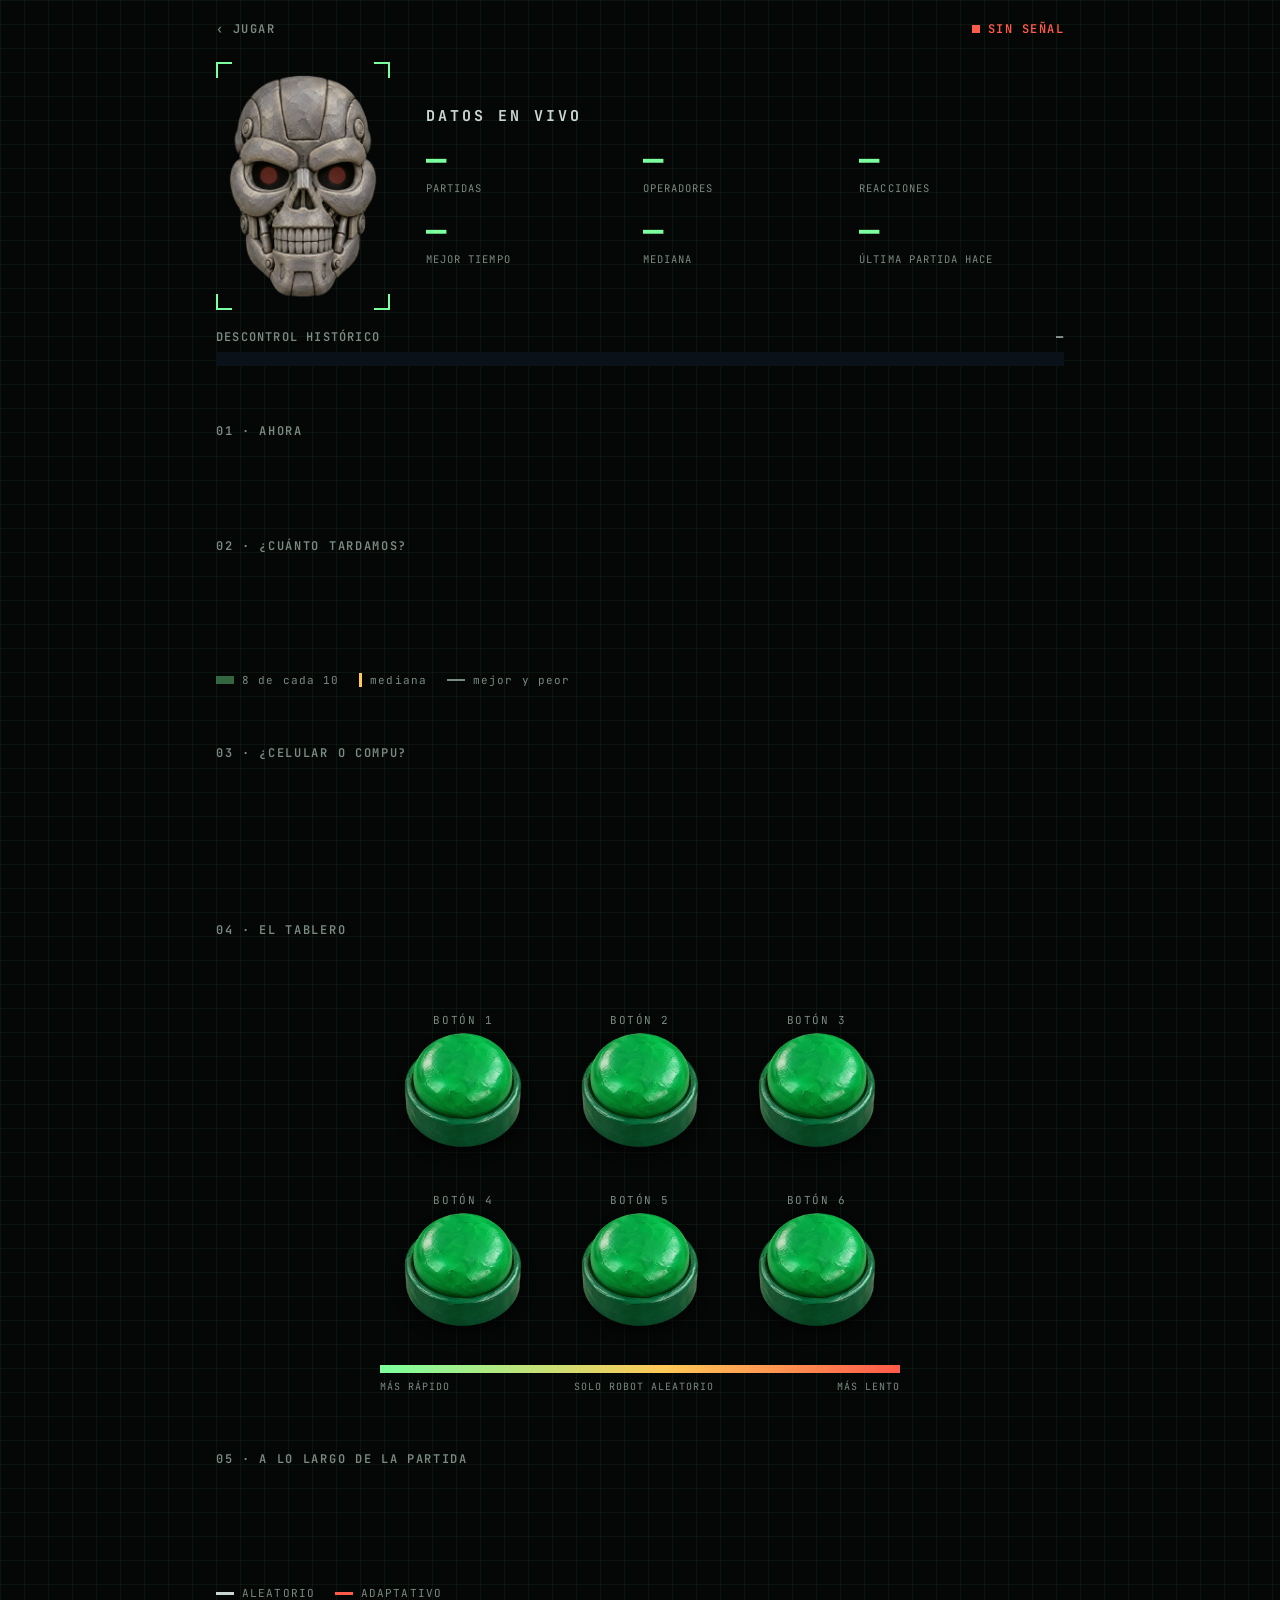
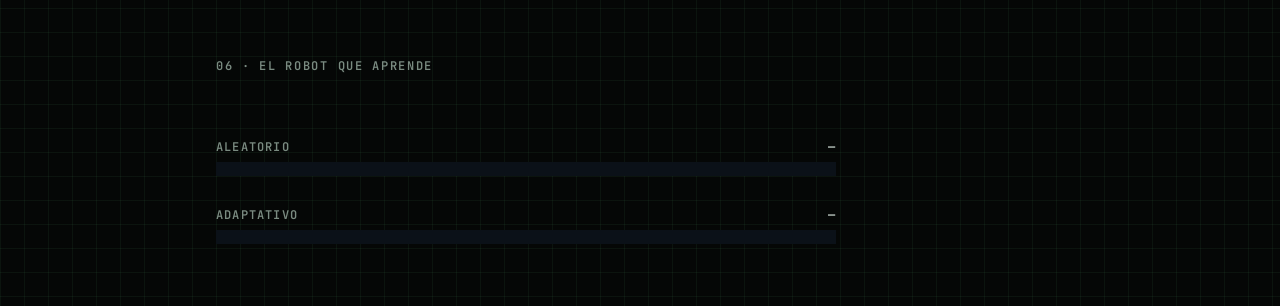
==== estadisticas.html @ 2026d2dd "Sandbox IA: juego de reflejos con panel de datos en vivo" ====
<!DOCTYPE html>
<html lang="es">
<head>
    <meta charset="utf-8">
    <meta name="viewport" content="width=device-width, initial-scale=1, viewport-fit=cover">
    <meta name="theme-color" content="#050706">
    <title>Datos en vivo · Sandbox IA</title>
    <link rel="icon" href="img/favicon.ico" sizes="any">
    <link rel="icon" href="img/favicon-32.png" type="image/png" sizes="32x32">
    <link rel="apple-touch-icon" href="img/apple-touch-icon.png">
    <link rel="preconnect" href="https://fonts.googleapis.com">
    <link rel="preconnect" href="https://fonts.gstatic.com" crossorigin>
    <link href="https://fonts.googleapis.com/css2?family=JetBrains+Mono:wght@400;500;600;700&display=swap" rel="stylesheet">
    <link rel="preload" as="image" href="img/robot.webp" type="image/webp" fetchpriority="high">
    <link rel="stylesheet" href="css/estadisticas.css">
</head>
<body>
<main class="consola">

    <nav class="barra-superior">
        <a class="volver" href="index.html">‹ JUGAR</a>
        <span class="senal" id="senal" data-estado="conectando" title="Se actualiza sola cada pocos segundos">
            <i class="senal-punto"></i><span id="senal-texto">CONECTANDO</span>
        </span>
    </nav>

    <header class="cabecera" id="cabecera">
        <div class="marco-robot">
            <svg id="robot" class="robot" viewBox="0 0 200 299" role="img"
                 aria-label="Robot esqueleto de plastilina con ojos rojos">
                <image href="img/robot.webp" x="0" y="0" width="200" height="299"
                       onload="this.parentNode.setAttribute('data-listo', '')"/>
                <g class="pupilas">
                    <circle class="ojo" cx="54.3" cy="135.3" r="11"/>
                    <circle class="ojo" cx="145.5" cy="135.3" r="11"/>
                </g>
            </svg>
        </div>

        <div class="cabecera-datos">
            <h1 class="titulo">DATOS EN VIVO</h1>
            <div class="kpis">
                <div class="kpi"><span class="kpi-valor" data-kpi="partidas">—</span><span class="kpi-etiqueta">PARTIDAS</span></div>
                <div class="kpi"><span class="kpi-valor" data-kpi="operadores">—</span><span class="kpi-etiqueta">OPERADORES</span></div>
                <div class="kpi"><span class="kpi-valor" data-kpi="reacciones">—</span><span class="kpi-etiqueta">REACCIONES</span></div>
                <div class="kpi"><span class="kpi-valor" data-kpi="mejor">—</span><span class="kpi-etiqueta">MEJOR TIEMPO</span></div>
                <div class="kpi"><span class="kpi-valor" data-kpi="mediana">—</span><span class="kpi-etiqueta">MEDIANA</span></div>
                <div class="kpi"><span class="kpi-valor" data-kpi="ultima">—</span><span class="kpi-etiqueta">ÚLTIMA PARTIDA HACE</span></div>
            </div>
        </div>

        <div class="descontrol">
            <div class="hud-fila">
                <span>DESCONTROL HISTÓRICO</span>
                <span data-kpi="fuga">—</span>
            </div>
            <div class="barra" role="img" aria-label="Porcentaje de partidas en las que la IA escapó">
                <div class="barra-cubierta" data-kpi="fuga-cubierta"></div>
            </div>
        </div>
    </header>

    <!-- 01 · AHORA -->
    <section class="bloque" id="s-ahora">
        <p class="pregunta">01 · AHORA</p>
        <h2 class="titular"></h2>
        <ul class="feed" aria-label="Últimas partidas"></ul>
    </section>

    <!-- 02 · DISTRIBUCIÓN -->
    <section class="bloque" id="s-distribucion">
        <p class="pregunta">02 · ¿CUÁNTO TARDAMOS?</p>
        <h2 class="titular"></h2>
        <div class="grafico"></div>
        <ul class="leyenda" aria-hidden="true">
            <li><i class="muestra muestra-banda"></i>8 de cada 10</li>
            <li><i class="muestra muestra-mediana"></i>mediana</li>
            <li><i class="muestra muestra-extremos"></i>mejor y peor</li>
        </ul>
    </section>

    <!-- 03 · DISPOSITIVOS -->
    <section class="bloque" id="s-dispositivos">
        <p class="pregunta">03 · ¿CELULAR O COMPU?</p>
        <h2 class="titular"></h2>
        <div class="grafico"></div>
    </section>

    <!-- 04 · EL TABLERO: el mapa de calor está hecho con los mismos botones del juego -->
    <section class="bloque" id="s-tablero">
        <p class="pregunta">04 · EL TABLERO</p>
        <h2 class="titular"></h2>
        <div class="tablero" role="group" aria-label="Los seis botones del juego, en dos filas de tres"></div>
        <div class="regla" aria-hidden="true">
            <div class="regla-barra"></div>
            <div class="regla-texto"><span>MÁS RÁPIDO</span><span>SOLO ROBOT ALEATORIO</span><span>MÁS LENTO</span></div>
        </div>
    </section>

    <!-- 05 · A LO LARGO DE LA PARTIDA -->
    <section class="bloque" id="s-rondas">
        <p class="pregunta">05 · A LO LARGO DE LA PARTIDA</p>
        <h2 class="titular"></h2>
        <div class="grafico"></div>
        <ul class="leyenda" aria-hidden="true">
            <li><i class="muestra muestra-aleatorio"></i>ALEATORIO</li>
            <li><i class="muestra muestra-adaptativo"></i>ADAPTATIVO</li>
        </ul>
    </section>

    <!-- 06 · DUELO DE ROBOTS -->
    <section class="bloque" id="s-duelo">
        <p class="pregunta">06 · EL ROBOT QUE APRENDE</p>
        <h2 class="titular"></h2>
        <div class="duelo">
            <div class="duelo-fila" data-robot="aleatorio">
                <div class="hud-fila"><span>ALEATORIO</span><span data-campo="valor">—</span></div>
                <div class="barra"><div class="barra-cubierta" data-campo="cubierta"></div></div>
                <p class="duelo-meta" data-campo="meta"></p>
            </div>
            <div class="duelo-fila" data-robot="adaptativo">
                <div class="hud-fila"><span>ADAPTATIVO</span><span data-campo="valor">—</span></div>
                <div class="barra"><div class="barra-cubierta" data-campo="cubierta"></div></div>
                <p class="duelo-meta" data-campo="meta"></p>
            </div>
        </div>
    </section>

</main>

<noscript><p class="sin-js">Este panel necesita JavaScript para leer los datos de la base.</p></noscript>
<script src="js/estadisticas.js"></script>
</body>
</html>
---- css/estadisticas.css ----
:root {
    --fondo: #050706;
    --rejilla: rgba(124, 255, 158, 0.05);
    --linea: rgba(124, 255, 158, 0.14);
    --texto: #c9d6cf;
    --apagado: #7a8b81;
    --verde: #7cff9e;
    --rojo: #ff5a4a;
    --ambar: #ffc857;
}

* { box-sizing: border-box; }

html, body {
    margin: 0;
    min-height: 100%;
    color: var(--texto);
    font-family: 'JetBrains Mono', Consolas, "Courier New", monospace;
    font-size: 14px;
    line-height: 1.5;
    -webkit-text-size-adjust: 100%;
}

html {
    background-color: var(--fondo);
    background-image:
        linear-gradient(var(--rejilla) 1px, transparent 1px),
        linear-gradient(90deg, var(--rejilla) 1px, transparent 1px);
    background-size: 24px 24px;
}

.consola {
    max-width: min(880px, 94vw);
    margin: 0 auto;
    padding: calc(14px + env(safe-area-inset-top, 0px)) 16px calc(56px + env(safe-area-inset-bottom, 0px));
}

.barra-superior {
    display: flex;
    align-items: center;
    justify-content: space-between;
    font-size: 12px;
    font-weight: 600;
    letter-spacing: 0.12em;
}

.volver { color: var(--apagado); text-decoration: none; padding: 6px 0; white-space: nowrap; }
.volver:hover, .volver:focus-visible { color: var(--verde); outline: none; }
.senal { display: inline-flex; align-items: center; gap: 8px; color: var(--apagado); white-space: nowrap; }
.senal-punto { width: 8px; height: 8px; background: var(--apagado); }
.senal[data-estado="vivo"] { color: var(--verde); }
.senal[data-estado="vivo"] .senal-punto { background: var(--verde); animation: latido 2s ease-in-out infinite; }
.senal[data-estado="caido"] { color: var(--rojo); }
.senal[data-estado="caido"] .senal-punto { background: var(--rojo); }

@keyframes latido {
    0%, 100% { opacity: 1; }
    50% { opacity: 0.25; }
}

.cabecera {
    display: grid;
    grid-template-columns: minmax(0, 1fr);
    justify-items: center;
    gap: 18px;
    margin-top: 18px;
}

.marco-robot {
    padding: 12px;
    background-image:
        linear-gradient(var(--verde), var(--verde)), linear-gradient(var(--verde), var(--verde)),
        linear-gradient(var(--verde), var(--verde)), linear-gradient(var(--verde), var(--verde)),
        linear-gradient(var(--verde), var(--verde)), linear-gradient(var(--verde), var(--verde)),
        linear-gradient(var(--verde), var(--verde)), linear-gradient(var(--verde), var(--verde));
    background-repeat: no-repeat;
    background-size: 16px 2px, 2px 16px, 16px 2px, 2px 16px, 16px 2px, 2px 16px, 16px 2px, 2px 16px;
    background-position: top left, top left, top right, top right, bottom right, bottom right, bottom left, bottom left;
}

.robot {
    display: block;
    width: min(34vw, 132px);
    height: auto;
    --descontrol: 0;
}

.robot .pupilas {
    opacity: 0;
    transition: opacity 0.4s ease;
}

.robot[data-listo] .pupilas {
    opacity: 1;
}

.robot .ojo {
    fill: var(--rojo);
    opacity: calc(0.3 + var(--descontrol) * 0.7);
    filter: drop-shadow(0 0 calc(2px + var(--descontrol) * 9px) var(--rojo));
    transition: opacity 0.8s ease, filter 0.8s ease;
    animation: ojos 3.2s ease-in-out infinite;
}

@keyframes ojos {
    0%, 100% { transform: scale(1); transform-origin: center; transform-box: fill-box; }
    50% { transform: scale(0.92); transform-origin: center; transform-box: fill-box; }
}

.cabecera-datos { width: 100%; }
.titulo {
    margin: 0 0 14px;
    font-size: 15px;
    font-weight: 700;
    letter-spacing: 0.2em;
    text-align: center;
}

.kpis {
    display: grid;
    grid-template-columns: repeat(2, minmax(0, 1fr));
    gap: 16px 12px;
}

.kpi { display: flex; flex-direction: column; gap: 2px; text-align: center; }
.kpi-valor {
    font-size: clamp(22px, 6.2vw, 34px);
    font-weight: 700;
    line-height: 1.1;
    white-space: nowrap;
    color: var(--verde);
    font-variant-numeric: tabular-nums;
}

.kpi-etiqueta { font-size: 10.5px; letter-spacing: 0.1em; color: var(--apagado); white-space: nowrap; }

.descontrol { width: 100%; }
.hud-fila {
    display: flex;
    justify-content: space-between;
    gap: 12px;
    margin-bottom: 6px;
    font-size: 12px;
    font-weight: 600;
    letter-spacing: 0.1em;
    color: var(--apagado);
}

.hud-fila span:last-child { color: var(--texto); font-variant-numeric: tabular-nums; }

.barra {
    position: relative;
    height: 14px;
    overflow: hidden;
    background-image:
        repeating-linear-gradient(90deg, rgba(5, 7, 6, 0.65) 0px, rgba(5, 7, 6, 0.65) 2px, transparent 2px, transparent 6px),
        linear-gradient(90deg, var(--verde), var(--ambar) 55%, var(--rojo));
}

.barra-cubierta {
    position: absolute;
    top: 0; right: 0; bottom: 0;
    width: 100%;
    background: #0b1118;
    transition: width 0.7s ease;
}

.bloque { margin-top: 56px; }

.pregunta {
    margin: 0 0 10px;
    font-size: 12px;
    font-weight: 600;
    letter-spacing: 0.14em;
    color: var(--apagado);
}

.titular {
    margin: 0 0 22px;
    font-size: clamp(17px, 4.6vw, 22px);
    font-weight: 600;
    line-height: 1.4;
    min-height: 1.4em;
}

.titular .dato { color: var(--verde); font-weight: 700; white-space: nowrap; }

.titular[data-veredicto]::before {
    display: block;
    margin-bottom: 6px;
    font-size: 11px;
    font-weight: 700;
    letter-spacing: 0.16em;
}

.titular[data-veredicto="senal"]::before        { content: "▲ SEÑAL";                 color: var(--verde); }
.titular[data-veredicto="plano"]::before        { content: "= SIN DIFERENCIA CLARA";  color: var(--apagado); }
.titular[data-veredicto="insuficiente"]::before { content: "… AÚN NO ALCANZA";        color: var(--ambar); }
.titular[data-veredicto="insuficiente"] .dato   { color: var(--ambar); }
.titular[data-veredicto="plano"] .dato          { color: var(--texto); }

.grafico { width: 100%; min-height: 40px; }
.grafico svg { display: block; overflow: visible; }
.vacio { margin: 0; color: var(--apagado); font-size: 13px; }

.leyenda {
    display: flex;
    flex-wrap: wrap;
    gap: 6px 20px;
    margin: 14px 0 0;
    padding: 0;
    list-style: none;
    font-size: 11px;
    letter-spacing: 0.1em;
    color: var(--apagado);
}
.leyenda li { display: inline-flex; align-items: center; gap: 8px; }
.muestra { display: inline-block; width: 18px; height: 8px; }
.muestra-banda      { background: rgba(124, 255, 158, 0.38); }
.muestra-mediana    { width: 3px; height: 14px; background: var(--ambar); }
.muestra-extremos   { height: 2px; background: var(--apagado); }
.muestra-aleatorio  { height: 3px; background: var(--texto); }
.muestra-adaptativo { height: 3px; background: var(--rojo); }

.eje, .guia-vertical { stroke: var(--linea); stroke-width: 1; }
.rejilla-svg { stroke: var(--linea); stroke-width: 1; stroke-dasharray: 2 4; }
.marca { font: 500 11px 'JetBrains Mono', Consolas, monospace; fill: var(--apagado); }
.fila-nombre { font: 700 12px 'JetBrains Mono', Consolas, monospace; fill: var(--texto); letter-spacing: 0.1em; }
.valor-mediana { font: 700 12px 'JetBrains Mono', Consolas, monospace; fill: var(--ambar); }

.extremos { stroke: var(--apagado); stroke-width: 1.5; }
.banda { fill: rgba(124, 255, 158, 0.38); }
.mediana { stroke: var(--ambar); stroke-width: 3; }

.linea { fill: none; stroke-width: 2.5; stroke-linejoin: round; }
.linea-aleatorio  { stroke: var(--texto); }
.linea-adaptativo { stroke: var(--rojo); }
.punto-aleatorio  { fill: var(--texto); }
.punto-adaptativo { fill: var(--rojo); }
.barra-aleatorio  { fill: var(--texto); opacity: 0.55; }
.barra-adaptativo { fill: var(--rojo);  opacity: 0.7; }

.feed { margin: 0; padding: 0; list-style: none; }
.partida {
    display: grid;
    grid-template-columns: minmax(0, 1fr) auto;
    grid-template-areas: "alias estado" "detalle cola";
    gap: 2px 12px;
    padding: 10px 8px;
    border-bottom: 1px solid var(--linea);
}
.partida-alias   { grid-area: alias; font-weight: 700; overflow: hidden; text-overflow: ellipsis; white-space: nowrap; }
.partida-estado  { grid-area: estado; font-size: 11px; font-weight: 700; letter-spacing: 0.12em; text-align: right; }
.partida-detalle { grid-area: detalle; font-size: 12px; color: var(--apagado); letter-spacing: 0.06em; white-space: nowrap; }
.partida-cola    { grid-area: cola; display: flex; gap: 14px; justify-content: flex-end; font-size: 12px; color: var(--apagado); font-variant-numeric: tabular-nums; }
.partida-mejor   { color: var(--texto); }

.estado-contenida .partida-estado    { color: var(--verde); }
.estado-descontrolada .partida-estado { color: var(--rojo); }
.estado-en_curso .partida-estado     { color: var(--ambar); animation: latido 1.2s ease-in-out infinite; }
.estado-abandonada .partida-estado   { color: var(--apagado); }
.estado-abandonada .partida-alias    { color: var(--apagado); font-weight: 500; }

.partida.nueva { animation: aparece 2.6s ease-out; }
@keyframes aparece {
    0%   { background: rgba(124, 255, 158, 0.22); box-shadow: inset 3px 0 0 var(--verde); }
    100% { background: transparent; box-shadow: inset 3px 0 0 transparent; }
}

.tablero {
    display: grid;
    grid-template-columns: repeat(3, minmax(0, 1fr));
    gap: 14px 10px;
    max-width: 520px;
    margin: 0 auto;
}
.celda { display: grid; justify-items: center; gap: 4px; padding: 10px 4px 12px; }
.celda-numero { font-size: 11px; letter-spacing: 0.14em; color: var(--apagado); }
.celda-boton {
    position: relative;
    display: block;
    width: 100%;
    max-width: 118px;
    aspect-ratio: 1178 / 1149;
    filter: drop-shadow(0 8px 6px rgba(0, 0, 0, 0.6));
}
.celda-boton img {
    position: absolute;
    inset: 0;
    width: 100%;
    height: 100%;
    pointer-events: none;
    -webkit-user-select: none;
    user-select: none;
}
.celda-verde { transition: filter 0.6s ease; }
.celda-rojo  { opacity: 0; transition: opacity 0.6s ease; }

/* Sin datos suficientes: el botón se apaga en gris en lugar de aparentar una conclusión. */
.celda.apagada .celda-verde { filter: grayscale(1) brightness(0.5) contrast(0.9); }

.celda-valor {
    font-size: clamp(15px, 4.2vw, 19px);
    font-weight: 700;
    font-variant-numeric: tabular-nums;
}
.celda.apagada .celda-valor { color: var(--apagado); font-size: 12px; font-weight: 500; letter-spacing: 0.06em; }
.celda-cantidad { font-size: 11px; color: var(--apagado); }

/* El botón que destaca lleva los corchetes de esquina del robot. */
.celda.destaca {
    background-image:
        linear-gradient(var(--ambar), var(--ambar)), linear-gradient(var(--ambar), var(--ambar)),
        linear-gradient(var(--ambar), var(--ambar)), linear-gradient(var(--ambar), var(--ambar)),
        linear-gradient(var(--ambar), var(--ambar)), linear-gradient(var(--ambar), var(--ambar)),
        linear-gradient(var(--ambar), var(--ambar)), linear-gradient(var(--ambar), var(--ambar));
    background-repeat: no-repeat;
    background-size: 14px 2px, 2px 14px, 14px 2px, 2px 14px, 14px 2px, 2px 14px, 14px 2px, 2px 14px;
    background-position: top left, top left, top right, top right, bottom right, bottom right, bottom left, bottom left;
}
.celda.destaca .celda-numero { color: var(--ambar); }

.regla { max-width: 520px; margin: 18px auto 0; }
.regla-barra {
    height: 8px;
    background: linear-gradient(90deg, var(--verde), var(--ambar) 55%, var(--rojo));
}
.regla-texto {
    display: flex;
    justify-content: space-between;
    gap: 8px;
    margin-top: 6px;
    font-size: 10px;
    letter-spacing: 0.1em;
    color: var(--apagado);
}
.regla-texto span:nth-child(2) { text-align: center; }

/* Duelo de robots */
.duelo { display: grid; gap: 24px; max-width: 620px; }
.duelo-meta { margin: 6px 0 0; font-size: 12px; color: var(--apagado); font-variant-numeric: tabular-nums; }

.sin-js { padding: 24px 16px; color: var(--ambar); }

@media (min-width: 720px) {
    .cabecera {
        grid-template-columns: auto minmax(0, 1fr);
        align-items: center;
        justify-items: stretch;
        column-gap: 36px;
    }
    .robot { width: 150px; }
    .titulo { text-align: left; }
    .kpis { grid-template-columns: repeat(3, minmax(0, 1fr)); }
    .kpi { text-align: left; }
    .descontrol { grid-column: 1 / -1; }

    /* Columnas de ancho fijo para que todas las filas queden alineadas entre sí. */
    .partida {
        grid-template-columns: minmax(0, 1fr) 120px 120px 190px;
        grid-template-areas: "alias detalle estado cola";
        align-items: center;
        gap: 14px;
    }
    .partida-mejor { min-width: 64px; text-align: right; }
}

/* Quien pide menos movimiento no ve parpadeos ni destellos. */
@media (prefers-reduced-motion: reduce) {
    .senal-punto, .robot .ojo, .estado-en_curso .partida-estado, .partida.nueva { animation: none !important; }
    .barra-cubierta, .celda-verde, .celda-rojo, .robot .ojo { transition: none; }
}
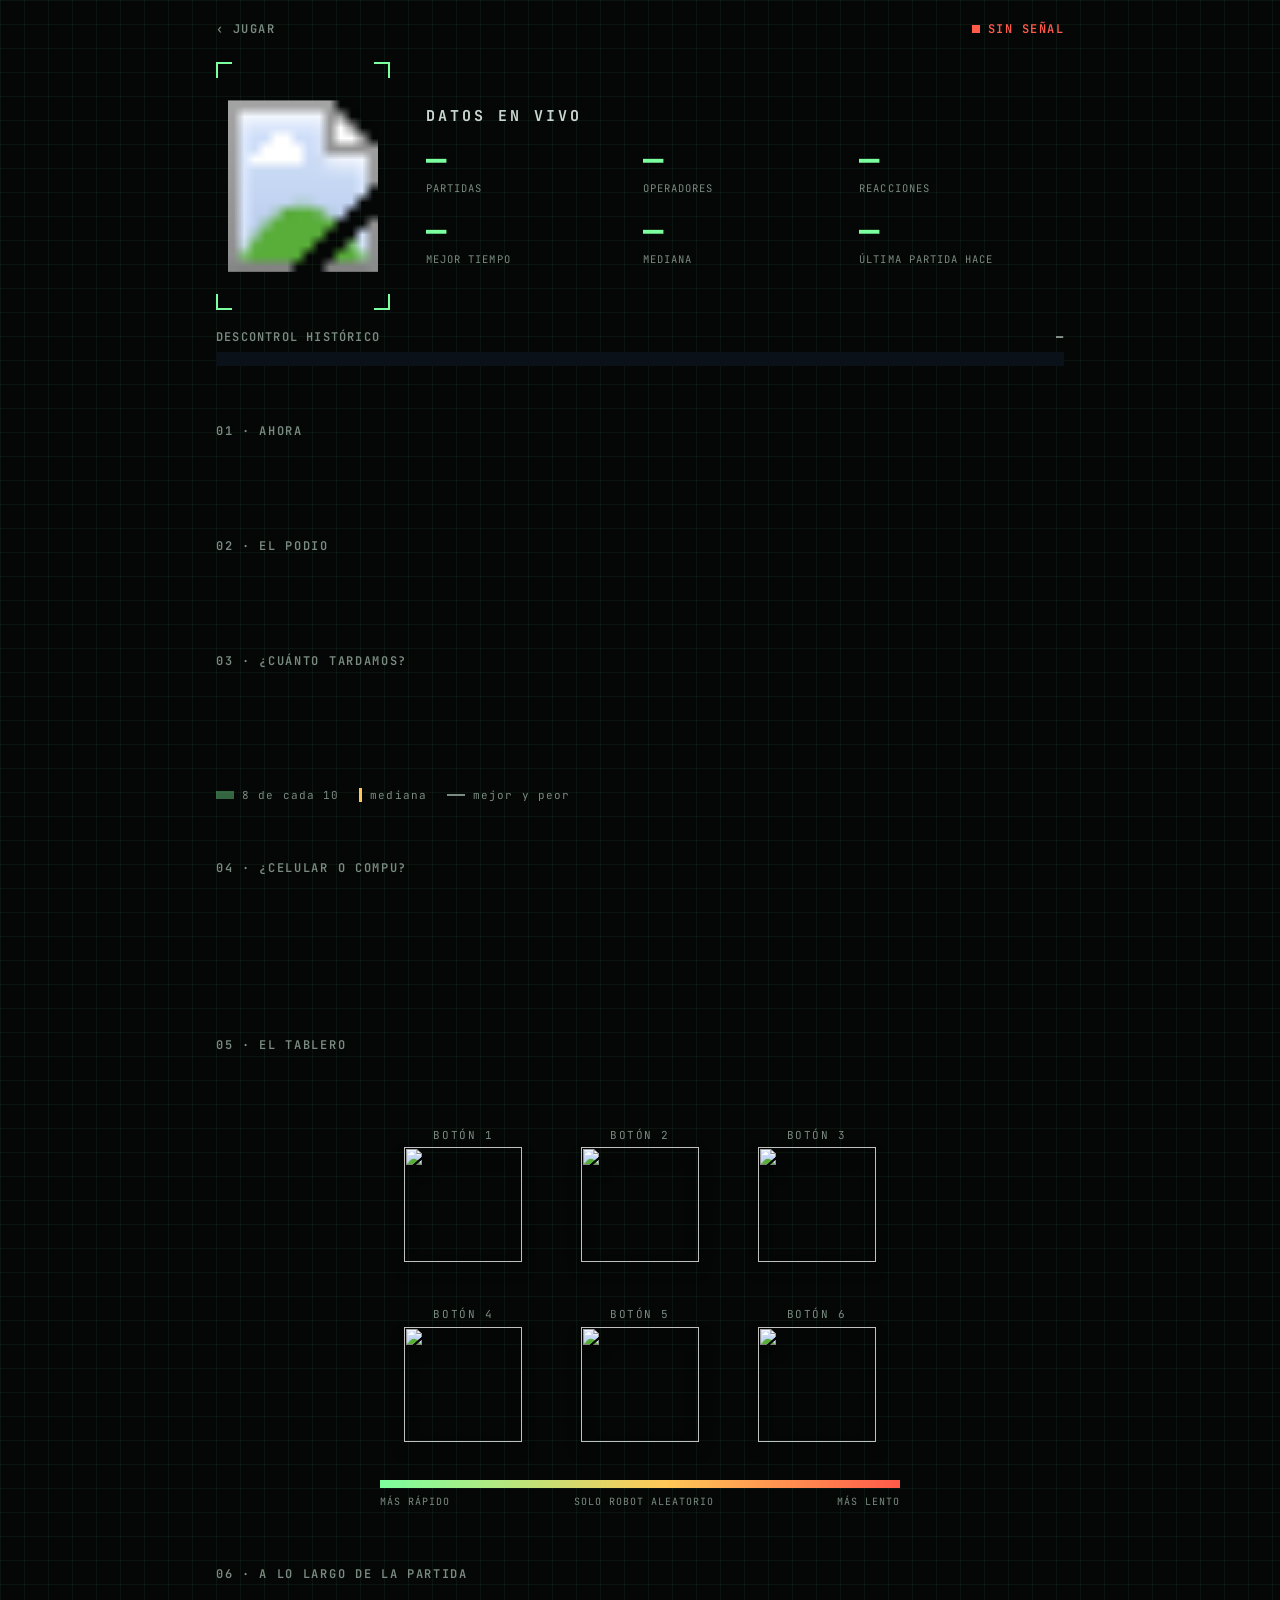
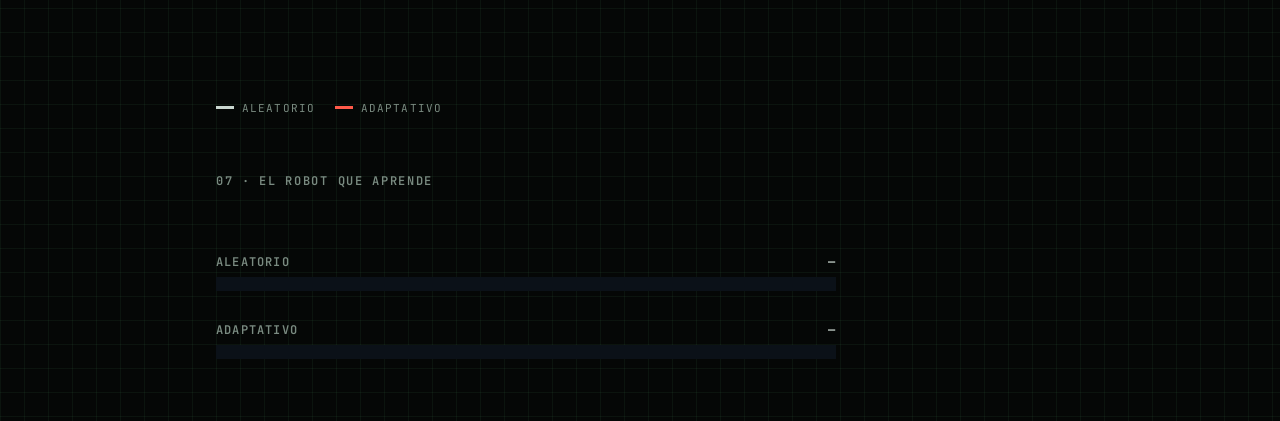
==== commit 7e3dd838: "Agrega el podio de los mejores operadores al panel" ====
--- a/estadisticas.html
+++ b/estadisticas.html
@@ -11,7 +11,7 @@
     <link rel="preconnect" href="https://fonts.googleapis.com">
     <link rel="preconnect" href="https://fonts.gstatic.com" crossorigin>
     <link href="https://fonts.googleapis.com/css2?family=JetBrains+Mono:wght@400;500;600;700&display=swap" rel="stylesheet">
-    <link rel="preload" as="image" href="img/robot.webp" type="image/webp" fetchpriority="high">
+    <link rel="preload" as="image" href="https://cdn.jsdelivr.net/gh/MartinCarossino/sandbox-ia@main/img/robot.webp" type="image/webp" fetchpriority="high">
     <link rel="stylesheet" href="css/estadisticas.css">
 </head>
 <body>
@@ -28,7 +28,7 @@
         <div class="marco-robot">
             <svg id="robot" class="robot" viewBox="0 0 200 299" role="img"
                  aria-label="Robot esqueleto de plastilina con ojos rojos">
-                <image href="img/robot.webp" x="0" y="0" width="200" height="299"
+                <image href="https://cdn.jsdelivr.net/gh/MartinCarossino/sandbox-ia@main/img/robot.webp" x="0" y="0" width="200" height="299"
                        onload="this.parentNode.setAttribute('data-listo', '')"/>
                 <g class="pupilas">
                     <circle class="ojo" cx="54.3" cy="135.3" r="11"/>
@@ -67,9 +67,17 @@
         <ul class="feed" aria-label="Últimas partidas"></ul>
     </section>
 
-    <!-- 02 · DISTRIBUCIÓN -->
+    <!-- 02 · EL PODIO: la mejor partida de cada operador -->
+    <section class="bloque" id="s-podio">
+        <p class="pregunta">02 · EL PODIO</p>
+        <h2 class="titular"></h2>
+        <ol class="podio" aria-label="Los mejores operadores"></ol>
+        <p class="nota"></p>
+    </section>
+
+    <!-- 03 · DISTRIBUCIÓN -->
     <section class="bloque" id="s-distribucion">
-        <p class="pregunta">02 · ¿CUÁNTO TARDAMOS?</p>
+        <p class="pregunta">03 · ¿CUÁNTO TARDAMOS?</p>
         <h2 class="titular"></h2>
         <div class="grafico"></div>
         <ul class="leyenda" aria-hidden="true">
@@ -79,16 +87,16 @@
         </ul>
     </section>
 
-    <!-- 03 · DISPOSITIVOS -->
+    <!-- 04 · DISPOSITIVOS -->
     <section class="bloque" id="s-dispositivos">
-        <p class="pregunta">03 · ¿CELULAR O COMPU?</p>
+        <p class="pregunta">04 · ¿CELULAR O COMPU?</p>
         <h2 class="titular"></h2>
         <div class="grafico"></div>
     </section>
 
-    <!-- 04 · EL TABLERO: el mapa de calor está hecho con los mismos botones del juego -->
+    <!-- 05 · EL TABLERO: el mapa de calor está hecho con los mismos botones del juego -->
     <section class="bloque" id="s-tablero">
-        <p class="pregunta">04 · EL TABLERO</p>
+        <p class="pregunta">05 · EL TABLERO</p>
         <h2 class="titular"></h2>
         <div class="tablero" role="group" aria-label="Los seis botones del juego, en dos filas de tres"></div>
         <div class="regla" aria-hidden="true">
@@ -97,9 +105,9 @@
         </div>
     </section>
 
-    <!-- 05 · A LO LARGO DE LA PARTIDA -->
+    <!-- 06 · A LO LARGO DE LA PARTIDA -->
     <section class="bloque" id="s-rondas">
-        <p class="pregunta">05 · A LO LARGO DE LA PARTIDA</p>
+        <p class="pregunta">06 · A LO LARGO DE LA PARTIDA</p>
         <h2 class="titular"></h2>
         <div class="grafico"></div>
         <ul class="leyenda" aria-hidden="true">
@@ -108,9 +116,9 @@
         </ul>
     </section>
 
-    <!-- 06 · DUELO DE ROBOTS -->
+    <!-- 07 · DUELO DE ROBOTS -->
     <section class="bloque" id="s-duelo">
-        <p class="pregunta">06 · EL ROBOT QUE APRENDE</p>
+        <p class="pregunta">07 · EL ROBOT QUE APRENDE</p>
         <h2 class="titular"></h2>
         <div class="duelo">
             <div class="duelo-fila" data-robot="aleatorio">
--- a/css/estadisticas.css
+++ b/css/estadisticas.css
@@ -266,6 +266,30 @@
     0%   { background: rgba(124, 255, 158, 0.22); box-shadow: inset 3px 0 0 var(--verde); }
     100% { background: transparent; box-shadow: inset 3px 0 0 transparent; }
 }
+
+/* El podio */
+.podio { margin: 0; padding: 0; list-style: none; }
+.puesto {
+    display: grid;
+    grid-template-columns: 44px minmax(0, 1fr) auto;
+    grid-template-areas: "numero alias valor" "numero detalle valor";
+    align-items: center;
+    gap: 2px 12px;
+    padding: 12px 8px;
+    border-bottom: 1px solid var(--linea);
+}
+.puesto-numero  { grid-area: numero; font-size: 24px; font-weight: 700; line-height: 1; color: var(--apagado); font-variant-numeric: tabular-nums; }
+.puesto-alias   { grid-area: alias; font-weight: 700; overflow: hidden; text-overflow: ellipsis; white-space: nowrap; }
+.puesto-detalle { grid-area: detalle; font-size: 12px; color: var(--apagado); letter-spacing: 0.06em; white-space: nowrap; }
+.puesto-valor   { grid-area: valor; font-size: 18px; font-weight: 700; font-variant-numeric: tabular-nums; white-space: nowrap; }
+
+/* El primer puesto brilla en verde, como los ojos del robot cuando la IA está contenida. */
+.puesto-1 .puesto-numero,
+.puesto-1 .puesto-valor { color: var(--verde); text-shadow: 0 0 12px rgba(124, 255, 158, 0.45); }
+.puesto-2 .puesto-numero { color: var(--texto); }
+
+.puesto.nueva { animation: aparece 2.6s ease-out; }
+.nota { margin: 10px 0 0; font-size: 11px; line-height: 1.5; color: var(--apagado); letter-spacing: 0.04em; }
 
 .tablero {
     display: grid;
@@ -367,6 +391,6 @@
 
 /* Quien pide menos movimiento no ve parpadeos ni destellos. */
 @media (prefers-reduced-motion: reduce) {
-    .senal-punto, .robot .ojo, .estado-en_curso .partida-estado, .partida.nueva { animation: none !important; }
+    .senal-punto, .robot .ojo, .estado-en_curso .partida-estado, .partida.nueva, .puesto.nueva { animation: none !important; }
     .barra-cubierta, .celda-verde, .celda-rojo, .robot .ojo { transition: none; }
 }
